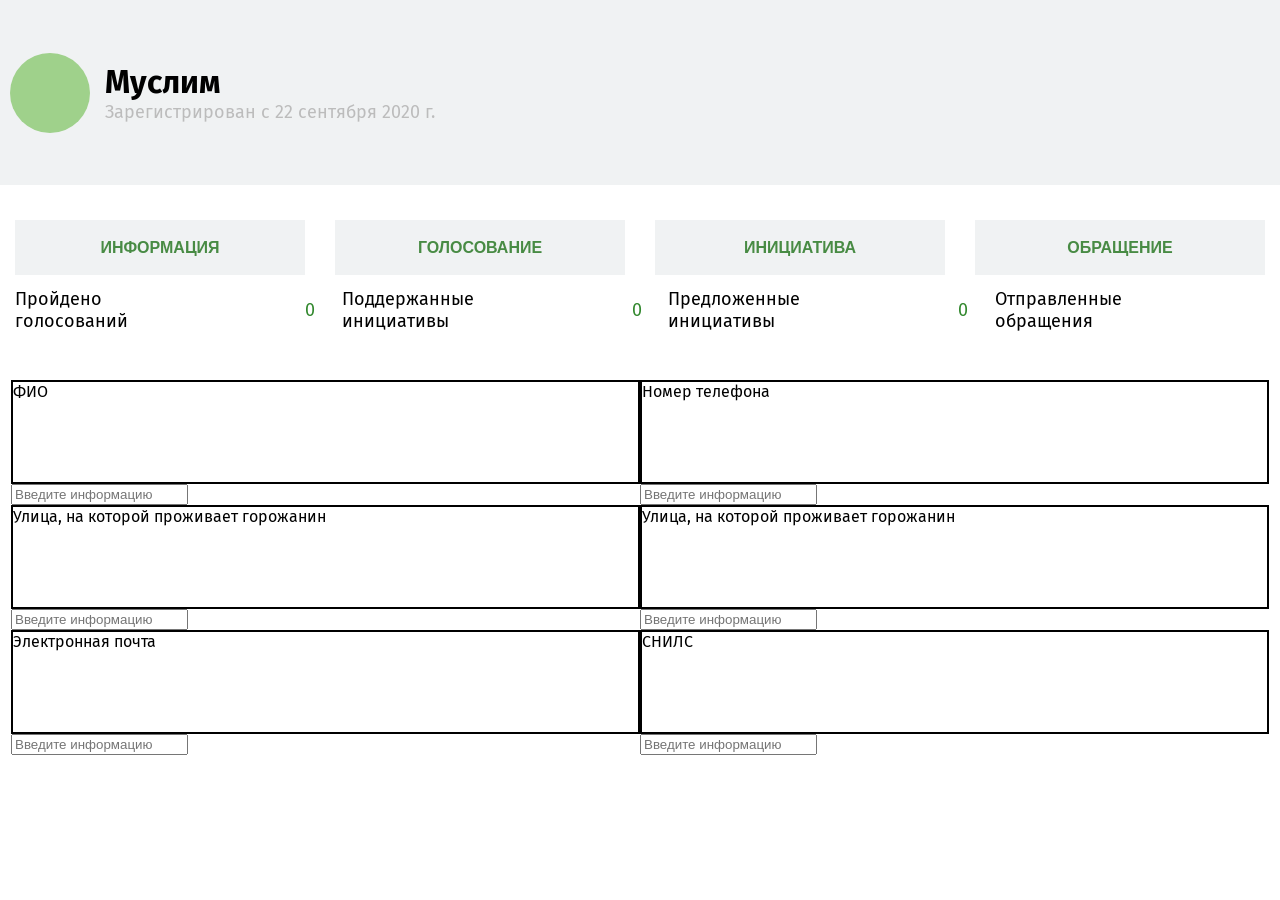
==== index.html @ 7f00fc69 "1" ====
<!DOCTYPE html>
<html lang="ru">
    <head>
        <meta charset="utf-8">
        <meta name="viewport" content="width=device-width, initial-scale=1">
        <title>Input</title>
        <link href="https://fonts.googleapis.com/css2?family=Fira+Sans:wght@300;400;500;700&family=Roboto:wght@300;400;500;700&display=swap" rel="stylesheet">
        <link rel="stylesheet" href="profile.component.css">
    </head>
    <body>
        <section class="container">
            <div class="wrapper">
                <div class="circle">
                    <i class="pi pi-user" style="font-size: 2rem; color: white"></i>
                </div>
                <div class="user_short_info">
                    <div class="user_name">Муслим</div>
                    <div class="user_reg_date">Зарегистрирован с 22 сентября 2020 г.</div>
                </div>
            </div>
        </section>
        
            <!-- <div class="menu_section">
            <ul class="navigation" id="navigation">
      <li>
        Информация
      </li>
      <li>
        Голосование
      </li>
      <li>
        Инициативы
      </li>
      <li>
        Голосование
      </li>
      <li class="switch" [routerLink]="['/' + appSettings?.PROFILE_APPEALS_ROUTE]" routerLinkActive="active">
        Обращения
      </li>
            </ul>
            </div> -->

        <div class="menu_section">
            <button pButton pRipple type="button" label="ИНФОРМАЦИЯ" class="p-button-raised p-button-success button_style">ИНФОРМАЦИЯ</button>
            <button pButton pRipple type="button" label="ГОЛОСОВАНИЕ" class="p-button-raised p-button-success button_style">ГОЛОСОВАНИЕ</button>
            <button pButton pRipple type="button" label="ИНИЦИАТИВА" class="p-button-raised p-button-success button_style">ИНИЦИАТИВА</button>
            <button pButton pRipple type="button" label="ОБРАЩЕНИЕ" class="p-button-raised p-button-success button_style">ОБРАЩЕНИЕ</button>
        </div>

        <div class="user_info_section">
            <div class="user_activity_section">
                <div>Пройдено<br>голосований</div>
                <div style="color: #32882e">0</div>
            </div>
            <div class="user_activity_section">
                <div>Поддержанные<br>инициативы</div>
                <div style="color: #32882e">0</div>
            </div>
            <div class="user_activity_section">
                <div>Предложенные<br>инициативы</div>
                <div style="color: #32882e">0</div>
            </div>
            <div class="user_activity_section">
                <div>Отправленные<br>обращения</div>
                <div style="color: #32882e">0</div>
            </div>
        </div>

        <div class="user_info">
            <div class="some_name">
                <div>
                    <div class="user_info_data">ФИО</div>
                    <input placeholder="Введите информацию">
        </div>
        <div>
            <div class="user_info_data">Улица, на которой проживает горожанин</div>
            <input placeholder="Введите информацию">
        </div>
        <div>
            <div class="user_info_data">Электронная почта</div>
            <input placeholder="Введите информацию">
        </div>
        </div>
        <div class="some_name">
            <div>
                <div class="user_info_data">Номер телефона</div>
                <input placeholder="Введите информацию">
        </div>
        <div>
            <div class="user_info_data">Улица, на которой проживает горожанин</div>
            <input placeholder="Введите информацию">
        </div>
        <div>
            <div class="user_info_data">СНИЛС</div>
            <input placeholder="Введите информацию">
        </div>
        <!--  <main class="main">
        <router-outlet></router-outlet>
        </main>-->
    </body>
</html>
---- profile.component.css ----
body {
    width: 100%;
    min-width: 320px;
    height: 100%;
    margin: 0;
    padding: 0;
    font-family: 'Fira Sans', 'Roboto', sans-serif;
}
/*Container*/

.container {
    background-color: #F0F2F3;
    width: 100%;
    height: 185px;
    display: flex;
    align-items: center;
}

.wrapper {
    width: auto;
    height: auto;
    max-width: 1280px;
    padding: 0 10px;
    margin: 0 auto;
    flex-grow: 1;
    display: flex;
    align-items: center;
    justify-content: flex-start;
}

.user_short_info {
    margin: 15px;
}

.user_avatar {
    align-items:center;
    justify-content:center;
}

.circle {
    height: 80px;
    width: 80px;
    border-radius: 50%;
    background-color: #9fd18b;
}

.user_name {
    font-size: 32px;
    font-weight: bold;
}
.user_reg_date {
    font-size: 18px;
    color: #bcbcbc;
}

.menu_section {
    display: flex;
    align-items: center;
    justify-content: space-between;
    cursor: pointer;
    margin-top: 20px;
    padding: 0;
}

.button_style {
    width: 300px;
    height: 55px;
    background-color: #F0F2F3;
    color: #488B44;
    border: none;
    box-shadow: none;
    font-weight: bold; 
    font-size: 16px;
    margin: 15px;
}

.button_style:hover {
    background-color: #9fd18b;
}
.button_style:active {
    background-color: red;
}
.button_style:focus {
    color: #F0F2F3;
    background-color: #32882e;
}

.user_info_section {
    width: 100%;
    max-width: 1280px;
    margin: 0 auto;
    padding: 0 15px;
    height: auto;
    display: flex;
    justify-content: space-between;
}

.user_activity_section  {
    width: 300px;
    height: 40px;
    font-size: 18px;
    display: flex;
    align-items: center;
    justify-content: space-between;
}

.user_info {
  display: flex;
  justify-content:center;
  margin: 50px;
}
.user_info_data {
  width: 625px;
  height: 100px;
  border: solid black 2px;
}


/*.menu_section ul {
  display: flex;
  align-items: center;
  font-size: 1rem;
  width: 100%;
  border-top: 1px solid #ebeaf0;
  border-bottom: 1px solid #ebeaf0;
  padding: 1px;
  margin: 0px;
}

.menu_section li {
  list-style: none;
  display: block;
  text-decoration: none;
  padding: 10px;
  margin-right: 28px;
}

!*Main*!
.container .main {
  display: grid;
  grid-template: 0 1fr / 1fr;
  overflow: auto;
}

.navigation > li.switch:hover,
.navigation > li.switch.active {
  opacity: 1;
  cursor: pointer;
}

.navigation > li.switch.active {
  height: 120%;
  align-self: end;
  border: 1px solid white;
  color: green;
}*/
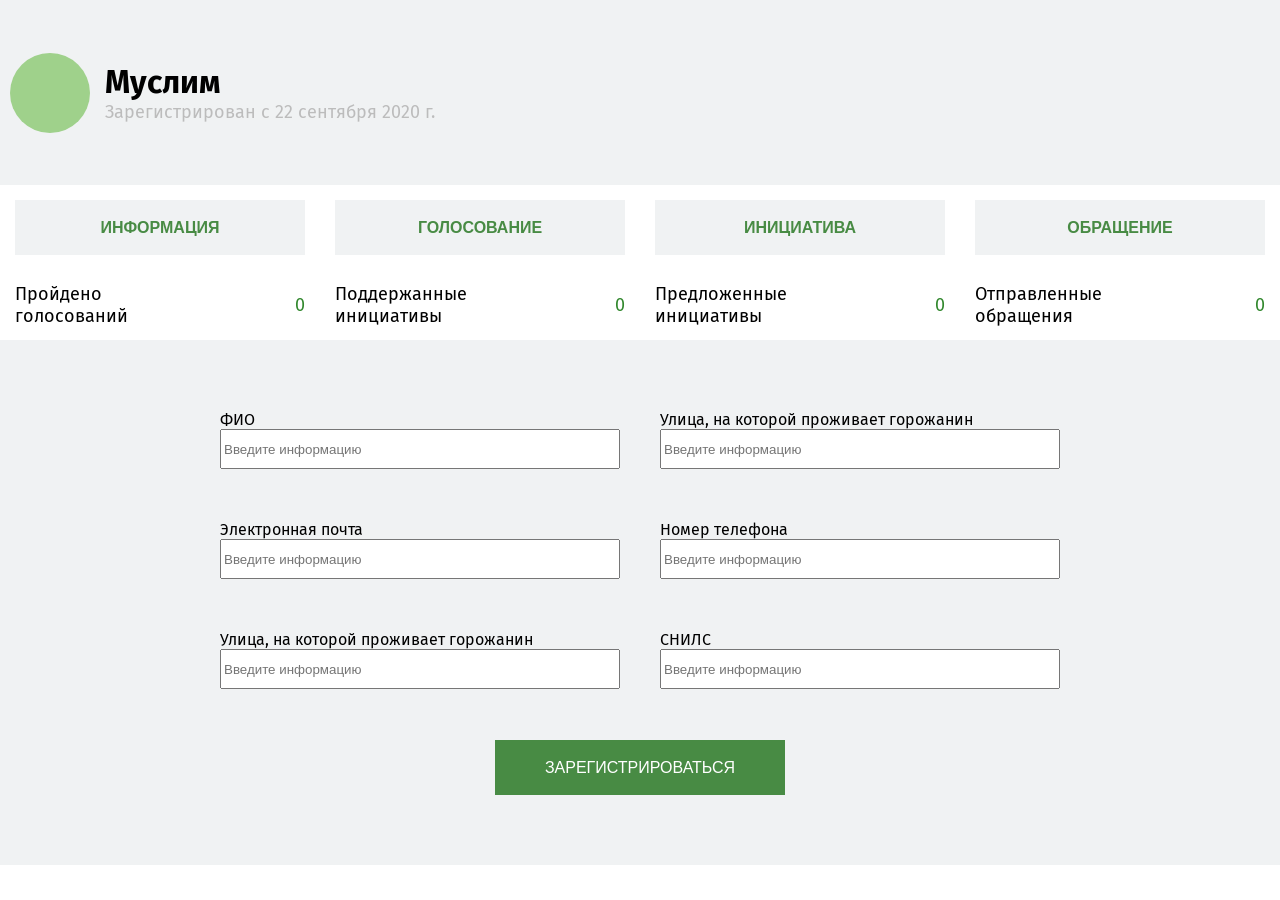
==== commit 16d71fe0: "2" ====
--- a/index.html
+++ b/index.html
@@ -8,7 +8,7 @@
         <link rel="stylesheet" href="profile.component.css">
     </head>
     <body>
-        <section class="container">
+        <div class="container">
             <div class="wrapper">
                 <div class="circle">
                     <i class="pi pi-user" style="font-size: 2rem; color: white"></i>
@@ -18,35 +18,13 @@
                     <div class="user_reg_date">Зарегистрирован с 22 сентября 2020 г.</div>
                 </div>
             </div>
-        </section>
-        
-            <!-- <div class="menu_section">
-            <ul class="navigation" id="navigation">
-      <li>
-        Информация
-      </li>
-      <li>
-        Голосование
-      </li>
-      <li>
-        Инициативы
-      </li>
-      <li>
-        Голосование
-      </li>
-      <li class="switch" [routerLink]="['/' + appSettings?.PROFILE_APPEALS_ROUTE]" routerLinkActive="active">
-        Обращения
-      </li>
-            </ul>
-            </div> -->
-
+        </div>
         <div class="menu_section">
             <button pButton pRipple type="button" label="ИНФОРМАЦИЯ" class="p-button-raised p-button-success button_style">ИНФОРМАЦИЯ</button>
             <button pButton pRipple type="button" label="ГОЛОСОВАНИЕ" class="p-button-raised p-button-success button_style">ГОЛОСОВАНИЕ</button>
             <button pButton pRipple type="button" label="ИНИЦИАТИВА" class="p-button-raised p-button-success button_style">ИНИЦИАТИВА</button>
             <button pButton pRipple type="button" label="ОБРАЩЕНИЕ" class="p-button-raised p-button-success button_style">ОБРАЩЕНИЕ</button>
         </div>
-
         <div class="user_info_section">
             <div class="user_activity_section">
                 <div>Пройдено<br>голосований</div>
@@ -65,37 +43,36 @@
                 <div style="color: #32882e">0</div>
             </div>
         </div>
-
-        <div class="user_info">
-            <div class="some_name">
-                <div>
-                    <div class="user_info_data">ФИО</div>
-                    <input placeholder="Введите информацию">
+        <div class="form_wrapper">
+            <form class="user_info">
+                <div class="input_wrapper">
+                    <div class="user_info_item">
+                        <label>ФИО</label>
+                        <input placeholder="Введите информацию">
+                    </div>
+                    <div class="user_info_item">
+                        <label>Улица, на которой проживает горожанин</label>
+                        <input placeholder="Введите информацию">
+                    </div>
+                    <div class="user_info_item">
+                        <label>Электронная почта</label>
+                        <input placeholder="Введите информацию">
+                    </div>
+                    <div class="user_info_item">
+                        <label>Номер телефона</label>
+                        <input placeholder="Введите информацию">
+                    </div>
+                    <div class="user_info_item">
+                        <label>Улица, на которой проживает горожанин</label>
+                        <input placeholder="Введите информацию">
+                    </div>
+                    <div class="user_info_item">
+                        <label>СНИЛС</label>
+                        <input placeholder="Введите информацию">
+                    </div>
+                </div>
+                <button class="form_button">зарегистрироваться</button>
+            </form>
         </div>
-        <div>
-            <div class="user_info_data">Улица, на которой проживает горожанин</div>
-            <input placeholder="Введите информацию">
-        </div>
-        <div>
-            <div class="user_info_data">Электронная почта</div>
-            <input placeholder="Введите информацию">
-        </div>
-        </div>
-        <div class="some_name">
-            <div>
-                <div class="user_info_data">Номер телефона</div>
-                <input placeholder="Введите информацию">
-        </div>
-        <div>
-            <div class="user_info_data">Улица, на которой проживает горожанин</div>
-            <input placeholder="Введите информацию">
-        </div>
-        <div>
-            <div class="user_info_data">СНИЛС</div>
-            <input placeholder="Введите информацию">
-        </div>
-        <!--  <main class="main">
-        <router-outlet></router-outlet>
-        </main>-->
     </body>
 </html>
--- a/profile.component.css
+++ b/profile.component.css
@@ -54,16 +54,16 @@
 }
 
 .menu_section {
+    max-width: 1280px;
+    margin: 0 auto;
     display: flex;
     align-items: center;
-    justify-content: space-between;
-    cursor: pointer;
-    margin-top: 20px;
-    padding: 0;
+    justify-content: center;
+    flex-wrap: wrap;
 }
 
 .button_style {
-    width: 300px;
+    width: 290px;
     height: 55px;
     background-color: #F0F2F3;
     color: #488B44;
@@ -76,6 +76,7 @@
 
 .button_style:hover {
     background-color: #9fd18b;
+    cursor: pointer;
 }
 .button_style:active {
     background-color: red;
@@ -86,33 +87,75 @@
 }
 
 .user_info_section {
-    width: 100%;
     max-width: 1280px;
     margin: 0 auto;
-    padding: 0 15px;
-    height: auto;
     display: flex;
-    justify-content: space-between;
+    align-items: center;
+    justify-content: center;
+    flex-wrap: wrap;
 }
 
 .user_activity_section  {
-    width: 300px;
+    width: 290px;
     height: 40px;
     font-size: 18px;
     display: flex;
     align-items: center;
     justify-content: space-between;
+    margin: 15px;
+}
+
+.form_wrapper {
+    width: 100%;
+    background-color: #F0F2F3;
+    padding: 50px 0;
 }
 
 .user_info {
-  display: flex;
-  justify-content:center;
-  margin: 50px;
+    display: flex;
+    flex-direction: column;
+    align-items: center;
 }
-.user_info_data {
-  width: 625px;
-  height: 100px;
-  border: solid black 2px;
+
+.input_wrapper {
+    max-width: 900px;
+    margin: 0 auto;
+    display: flex;
+    justify-content: center;
+    flex-wrap: wrap;
+}
+
+.user_info_item {
+    width: 400px;
+    height: 70px;
+    margin: 20px;
+    box-sizing: border-box;
+}
+
+.user_info label {
+
+}
+
+.user_info input {
+    width: 100%;
+    height: 40px;
+    box-sizing: border-box;
+}
+
+.form_button {
+    width: 290px;
+    height: 55px;
+    color: #fff;
+    font-size: 16px;
+    text-transform: uppercase;
+    background-color: #488B44;
+    border: none;
+    margin: 20px;
+}
+
+.form_button:hover {
+    cursor: pointer;
+    background-color: #356932;
 }
 
 
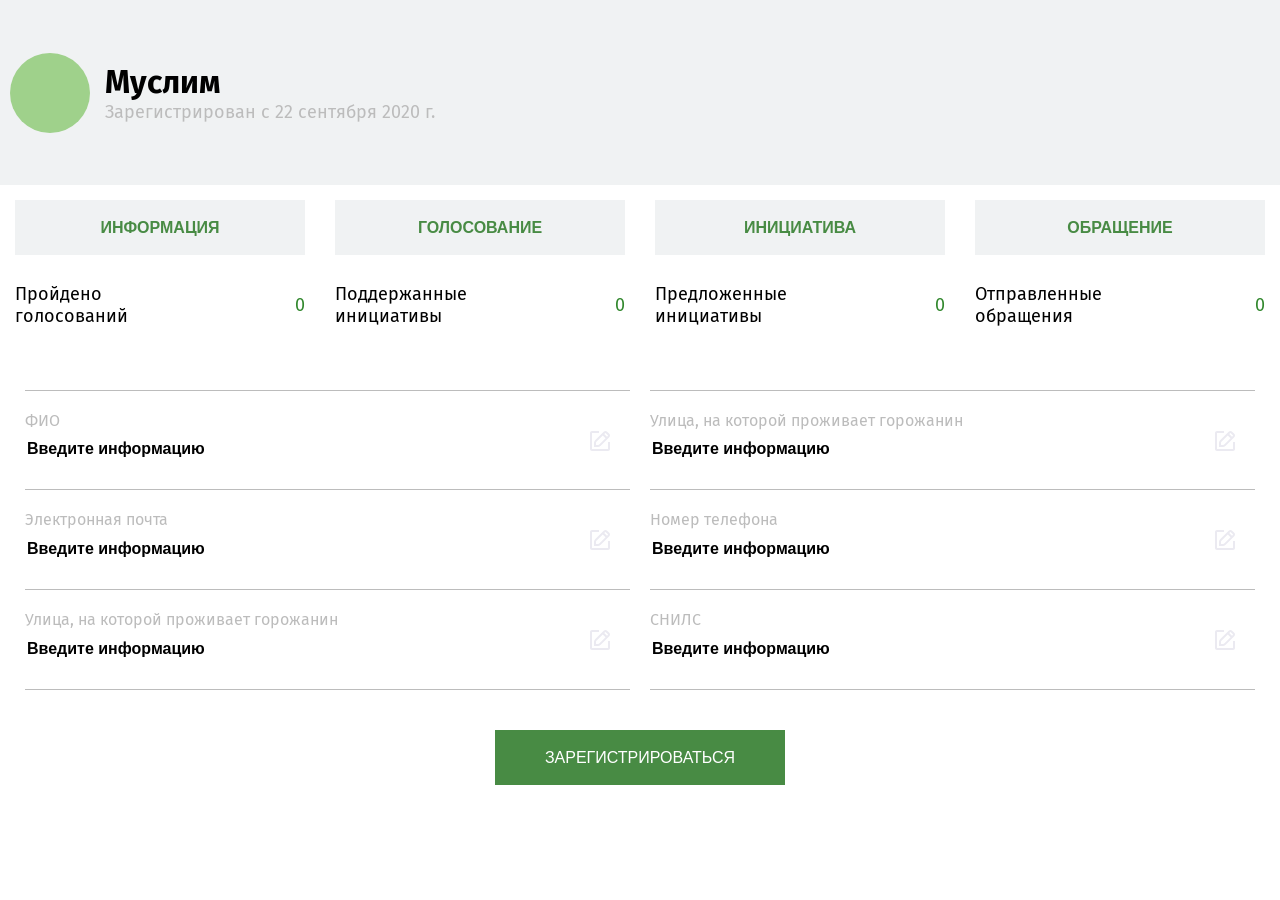
==== commit 0af0f014: "3" ====
--- a/index.html
+++ b/index.html
@@ -49,26 +49,44 @@
                     <div class="user_info_item">
                         <label>ФИО</label>
                         <input placeholder="Введите информацию">
+                        <div class="input_icon">
+                            <div class="input_icon_edit"></div>
+                        </div>
                     </div>
                     <div class="user_info_item">
                         <label>Улица, на которой проживает горожанин</label>
                         <input placeholder="Введите информацию">
+                        <div class="input_icon">
+                            <div class="input_icon_edit"></div>
+                        </div>
                     </div>
                     <div class="user_info_item">
                         <label>Электронная почта</label>
                         <input placeholder="Введите информацию">
+                        <div class="input_icon">
+                            <div class="input_icon_edit"></div>
+                        </div>
                     </div>
                     <div class="user_info_item">
                         <label>Номер телефона</label>
                         <input placeholder="Введите информацию">
+                        <div class="input_icon">
+                            <div class="input_icon_edit"></div>
+                        </div>
                     </div>
                     <div class="user_info_item">
                         <label>Улица, на которой проживает горожанин</label>
                         <input placeholder="Введите информацию">
+                        <div class="input_icon">
+                            <div class="input_icon_edit"></div>
+                        </div>
                     </div>
                     <div class="user_info_item">
                         <label>СНИЛС</label>
                         <input placeholder="Введите информацию">
+                        <div class="input_icon">
+                            <div class="input_icon_edit"></div>
+                        </div>
                     </div>
                 </div>
                 <button class="form_button">зарегистрироваться</button>
--- a/profile.component.css
+++ b/profile.component.css
@@ -6,7 +6,6 @@
     padding: 0;
     font-family: 'Fira Sans', 'Roboto', sans-serif;
 }
-/*Container*/
 
 .container {
     background-color: #F0F2F3;
@@ -17,8 +16,6 @@
 }
 
 .wrapper {
-    width: auto;
-    height: auto;
     max-width: 1280px;
     padding: 0 10px;
     margin: 0 auto;
@@ -38,8 +35,9 @@
 }
 
 .circle {
+    width: 80px;
     height: 80px;
-    width: 80px;
+    display: block;
     border-radius: 50%;
     background-color: #9fd18b;
 }
@@ -106,40 +104,75 @@
 }
 
 .form_wrapper {
-    width: 100%;
-    background-color: #F0F2F3;
-    padding: 50px 0;
+    max-width: 1280px;
+    margin: 0 auto;
+    padding: 50px 15px;
 }
 
 .user_info {
+    width: auto;
+    height: auto;
     display: flex;
     flex-direction: column;
     align-items: center;
 }
 
 .input_wrapper {
-    max-width: 900px;
-    margin: 0 auto;
+    width: auto;
+    height: auto;
     display: flex;
     justify-content: center;
     flex-wrap: wrap;
 }
 
+.user_info_item:first-child,
+.user_info_item:nth-child(2) {
+    border-top: 1px solid #bcbcbc;
+}
+
 .user_info_item {
-    width: 400px;
-    height: 70px;
-    margin: 20px;
+    position: relative;
+    display: flex;
+    flex-direction: column;
+    justify-content: center;
+    flex: 1 1 45%;
+    height: 100px;
+    margin: 0 10px;
     box-sizing: border-box;
-}
-
-.user_info label {
-
-}
-
-.user_info input {
-    width: 100%;
+    border-bottom: 1px solid #bcbcbc;
+}
+
+.user_info_item label {
+    color: #bcbcbc;
+    width: auto;
+}
+
+.user_info_item input {
+    width: 60%;
     height: 40px;
     box-sizing: border-box;
+    border: none;
+}
+
+.user_info_item input::-webkit-input-placeholder {
+    color: #000;
+    font-weight: 600;
+    font-size: 16px;
+}
+
+.user_info_item input::-moz-placeholder {
+    color: #000;
+    font-weight: 600;
+    font-size: 16px;
+}
+
+.input_icon_edit {
+    width: 20px;
+    height: 20px;
+    position: absolute;
+    top: 40px;
+    right: 20px;
+    background-image: url(img/icon.svg);
 }
 
 .form_button {
@@ -150,7 +183,7 @@
     text-transform: uppercase;
     background-color: #488B44;
     border: none;
-    margin: 20px;
+    margin: 40px;
 }
 
 .form_button:hover {
@@ -158,42 +191,59 @@
     background-color: #356932;
 }
 
-
-/*.menu_section ul {
-  display: flex;
-  align-items: center;
-  font-size: 1rem;
-  width: 100%;
-  border-top: 1px solid #ebeaf0;
-  border-bottom: 1px solid #ebeaf0;
-  padding: 1px;
-  margin: 0px;
-}
-
-.menu_section li {
-  list-style: none;
-  display: block;
-  text-decoration: none;
-  padding: 10px;
-  margin-right: 28px;
-}
-
-!*Main*!
-.container .main {
-  display: grid;
-  grid-template: 0 1fr / 1fr;
-  overflow: auto;
-}
-
-.navigation > li.switch:hover,
-.navigation > li.switch.active {
-  opacity: 1;
-  cursor: pointer;
-}
-
-.navigation > li.switch.active {
-  height: 120%;
-  align-self: end;
-  border: 1px solid white;
-  color: green;
-}*/
+@media (max-width: 767px) {
+    .container {
+        height: 100px;
+    }
+    .circle {
+        width: 60px;
+        min-width: 60px;
+        height: 60px;
+    }
+    .user_name {
+        font-size: 24px;
+    }
+    .user_reg_date {
+        font-size: 16px;
+    }
+    .button_style {
+        width: 43%;
+        height: 35px; 
+        font-size: 14px;
+        margin: 7px;
+    }
+    .user_activity_section  {
+        width: 43%;
+        font-size: 14px;
+        margin: 7px;
+    }
+    .user_info_item {
+        flex: 1 1 90%;
+        height: 70px;
+        margin: 0;
+    }
+    .user_info_item:nth-child(2) {
+        border-top: none;
+    }
+    .user_info_item input {
+        height: 30px;
+    }
+    .user_info_item label {
+        font-size: 14px;
+    }
+    .user_info_item input::-webkit-input-placeholder {
+        font-size: 14px;
+    }
+    .user_info_item input::-moz-placeholder {
+        font-size: 14px;
+    }
+    .input_icon_edit {
+        top: 35px;
+        right: 10px;
+    }
+    .form_button {
+        width: 240px;
+        height: 45px;
+    }
+    
+}
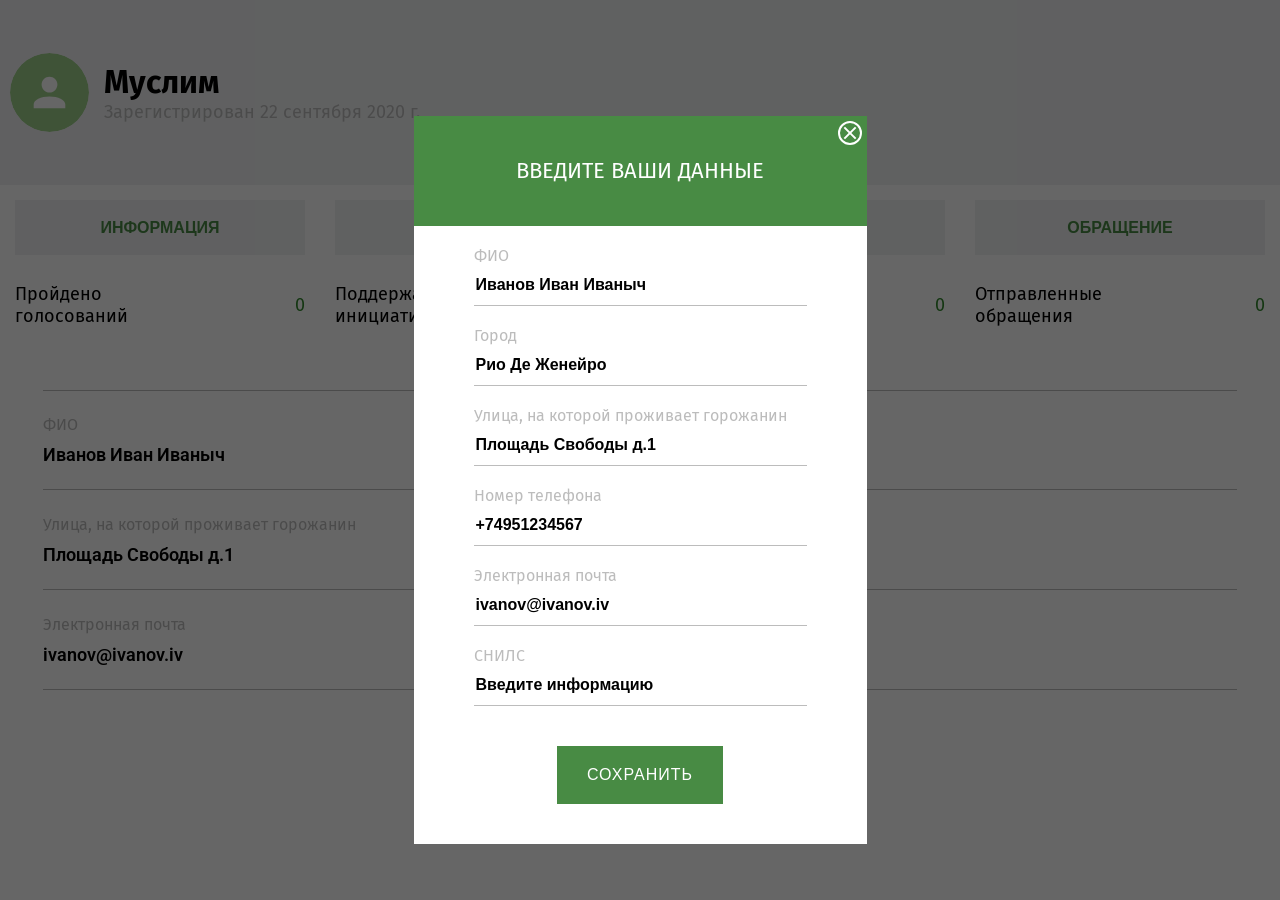
==== commit fceb2ae1: "5" ====
--- a/index.html
+++ b/index.html
@@ -15,7 +15,7 @@
                 </div>
                 <div class="user_short_info">
                     <div class="user_name">Муслим</div>
-                    <div class="user_reg_date">Зарегистрирован с 22 сентября 2020 г.</div>
+                    <div class="user_reg_date">Зарегистрирован 22 сентября 2020 г.</div>
                 </div>
             </div>
         </div>
@@ -44,53 +44,70 @@
             </div>
         </div>
         <div class="form_wrapper">
-            <form class="user_info">
-                <div class="input_wrapper">
-                    <div class="user_info_item">
-                        <label>ФИО</label>
-                        <input placeholder="Введите информацию">
-                        <div class="input_icon">
-                            <div class="input_icon_edit"></div>
+            <div class="input_wrapper">
+                <div class="user_info_item">
+                    <span class="info_hint">ФИО</span>
+                    <span class="info_sample">Иванов Иван Иваныч</span>
+                </div>
+                <div class="user_info_item">
+                    <span class="info_hint">Город</span>
+                    <span class="info_sample">Рио Де Женейро</span>
+                </div>
+                <div class="user_info_item">
+                    <span class="info_hint">Улица, на которой проживает горожанин</span>
+                    <span class="info_sample">Площадь Свободы д.1</span>
+                </div>
+                <div class="user_info_item">
+                    <span class="info_hint">Номер телефона</span>
+                    <span class="info_sample">+74951234567</span>
+                </div>
+                <div class="user_info_item">
+                    <span class="info_hint">Электронная почта</span>
+                    <span class="info_sample">ivanov@ivanov.iv</span>
+                </div>
+                <div class="user_info_item">
+                    <span class="info_hint">СНИЛС</span>
+                    <span class="info_sample">Введите информацию</span>
+                </div>
+            </div>
+            <button type="button" class="form_button">редактировать информацию</button>
+        </div>
+        <div class="modal_user_info">
+            <div class="modal_body">
+                <div class="modal_wrapper">
+                    <div class="modal_header">
+                        <p>Введите ваши данные</p>
+                    </div>
+                    <form class="modal_form">
+                        <div class="modal_info_item">
+                            <label>ФИО</label>
+                            <input placeholder="Иванов Иван Иваныч">
                         </div>
-                    </div>
-                    <div class="user_info_item">
-                        <label>Улица, на которой проживает горожанин</label>
-                        <input placeholder="Введите информацию">
-                        <div class="input_icon">
-                            <div class="input_icon_edit"></div>
+                        <div class="modal_info_item">
+                            <label>Город</label>
+                            <input placeholder="Рио Де Женейро">
                         </div>
-                    </div>
-                    <div class="user_info_item">
-                        <label>Электронная почта</label>
-                        <input placeholder="Введите информацию">
-                        <div class="input_icon">
-                            <div class="input_icon_edit"></div>
+                        <div class="modal_info_item">
+                            <label>Улица, на которой проживает горожанин</label>
+                            <input placeholder="Площадь Свободы д.1">
                         </div>
-                    </div>
-                    <div class="user_info_item">
-                        <label>Номер телефона</label>
-                        <input placeholder="Введите информацию">
-                        <div class="input_icon">
-                            <div class="input_icon_edit"></div>
+                        <div class="modal_info_item">
+                            <label>Номер телефона</label>
+                            <input placeholder="+74951234567">
                         </div>
-                    </div>
-                    <div class="user_info_item">
-                        <label>Улица, на которой проживает горожанин</label>
-                        <input placeholder="Введите информацию">
-                        <div class="input_icon">
-                            <div class="input_icon_edit"></div>
+                        <div class="modal_info_item">
+                            <label>Электронная почта</label>
+                            <input placeholder="ivanov@ivanov.iv">
                         </div>
-                    </div>
-                    <div class="user_info_item">
-                        <label>СНИЛС</label>
-                        <input placeholder="Введите информацию">
-                        <div class="input_icon">
-                            <div class="input_icon_edit"></div>
+                        <div class="modal_info_item">
+                            <label>СНИЛС</label>
+                            <input placeholder="Введите информацию">
                         </div>
-                    </div>
+                    <button type="button" class="modal_form_button">сохранить</button>
+                    <button type="button" class="modal_form_close"></button>
+                </form>
                 </div>
-                <button class="form_button">зарегистрироваться</button>
-            </form>
+            </div>
         </div>
     </body>
 </html>
--- a/profile.component.css
+++ b/profile.component.css
@@ -35,11 +35,13 @@
 }
 
 .circle {
-    width: 80px;
-    height: 80px;
+    width: 79px;
+    height: 79px;
     display: block;
     border-radius: 50%;
-    background-color: #9fd18b;
+    background-image: url(img/icon.svg);
+    background-repeat: no-repeat;
+    background-position: center;
 }
 
 .user_name {
@@ -70,6 +72,7 @@
     font-weight: bold; 
     font-size: 16px;
     margin: 15px;
+    transition: background-color 0.3s ease 0s;
 }
 
 .button_style:hover {
@@ -107,11 +110,6 @@
     max-width: 1280px;
     margin: 0 auto;
     padding: 50px 15px;
-}
-
-.user_info {
-    width: auto;
-    height: auto;
     display: flex;
     flex-direction: column;
     align-items: center;
@@ -130,8 +128,8 @@
     border-top: 1px solid #bcbcbc;
 }
 
-.user_info_item {
-    position: relative;
+.user_info_item,
+.modal_info_item {
     display: flex;
     flex-direction: column;
     justify-content: center;
@@ -142,52 +140,175 @@
     border-bottom: 1px solid #bcbcbc;
 }
 
-.user_info_item label {
+.modal_info_item {
+    width: 100%;
+}
+
+.user_info_item label,
+.modal_info_item label,
+.info_hint {
     color: #bcbcbc;
-    width: auto;
-}
-
-.user_info_item input {
-    width: 60%;
+}
+
+.modal_info_item label {
+    padding-top: 20px;
+}
+
+.info_hint,
+.info_sample {
+    padding: 5px 0;
+}
+
+.info_sample {
+    font-weight: 600;
+    font-size: 18px;
+}
+
+.modal_info_item input {
+    width: 100%;
     height: 40px;
     box-sizing: border-box;
     border: none;
-}
-
-.user_info_item input::-webkit-input-placeholder {
+    font-weight: 600;
+    font-size: 16px;
+}
+
+.modal_info_item input::-webkit-input-placeholder {
     color: #000;
     font-weight: 600;
     font-size: 16px;
 }
 
-.user_info_item input::-moz-placeholder {
+.modal_info_item input::-moz-placeholder {
     color: #000;
     font-weight: 600;
     font-size: 16px;
 }
 
-.input_icon_edit {
-    width: 20px;
-    height: 20px;
+.form_button {
+    width: auto;
+    height: auto;
+    padding: 20px 30px;
+    color: #fff;
+    font-size: 16px;
+    font-weight: 500;
+    text-transform: uppercase;
+    background-color: #488B44;
+    transition: background-color 0.3s ease 0s;
+    border: none;
+    cursor: pointer;
+    margin: 40px auto;
+    letter-spacing: 1px;
+}
+
+.form_button:hover {
+    background-color: #356932;
+}
+
+.modal_user_info {
+    width: 100%;
+    height: 100%;
+    top: 0;
+    left: 0;
+    position: fixed;
+    background-color: rgba(0, 0, 0, 0.6);
+    overflow: auto;
+    /*display: none;*/
+}
+
+.modal_body {
+    min-height: 100%;
+    display: flex;
+    align-items: center;
+    justify-content: center;
+    padding: 30px 10px;
+}
+
+.modal_wrapper {
+    width: auto;
+    max-width: 600px;
+    position: relative;
+}
+
+.modal_form {
+    display: flex;
+    flex-direction: column;
+    align-items: center;
+    background-color: #fff;
+    width: auto;
+    padding: 0 60px;
+}
+
+.modal_header {
+    width: 100%;
+    height: 110px;
+    background-color: #488B44;
+    display: flex;
+    align-items: center;
+    justify-content: center;
+}
+
+.modal_header p {
+    color: #fff;
+    font-size: 22px;
+    line-height: 42px;
+    margin: 0;
+    text-transform: uppercase;
+}
+
+.modal_form_close {
+    display: block;
     position: absolute;
-    top: 40px;
-    right: 20px;
-    background-image: url(img/icon.svg);
-}
-
-.form_button {
-    width: 290px;
-    height: 55px;
+    top: 5px;
+    right: 5px;
+    width: 24px;
+    height: 24px;
+    border: 2px solid #fff;
+    border-radius: 50%;
+    background-color: #488B44;
+    cursor: pointer;
+    transition: all 0.5s ease 0s;
+}
+
+.modal_form_close:hover {
+    transform: rotateZ(90deg);
+}
+
+.modal_form_close:before,
+.modal_form_close:after {
+    content: '';
+    width: 16px;
+    height: 2px;
+    position: absolute;
+    top: 9px;
+    right: 2px;
+    background-color: #fff;
+}
+
+.modal_form_close:before {
+    transform: rotate(45deg);
+}
+
+.modal_form_close:after {
+    transform: rotate(-45deg);
+}
+
+.modal_form_button {
+    width: auto;
+    height: auto;
+    padding: 20px 30px;
     color: #fff;
     font-size: 16px;
+    font-weight: 500;
     text-transform: uppercase;
+    letter-spacing: 1px;
     background-color: #488B44;
     border: none;
     margin: 40px;
-}
-
-.form_button:hover {
     cursor: pointer;
+}
+
+.modal_form_button:hover {
     background-color: #356932;
 }
 
@@ -205,6 +326,9 @@
     }
     .user_reg_date {
         font-size: 16px;
+    }
+    .menu_section {
+        margin: 20px 0;
     }
     .button_style {
         width: 43%;
@@ -214,7 +338,7 @@
     }
     .user_activity_section  {
         width: 43%;
-        font-size: 14px;
+        font-size: 16px;
         margin: 7px;
     }
     .user_info_item {
@@ -227,23 +351,29 @@
     }
     .user_info_item input {
         height: 30px;
-    }
-    .user_info_item label {
+        width: 70%;
+    }
+    .user_info_item label,
+    .info_hint {
         font-size: 14px;
     }
-    .user_info_item input::-webkit-input-placeholder {
-        font-size: 14px;
-    }
-    .user_info_item input::-moz-placeholder {
-        font-size: 14px;
-    }
-    .input_icon_edit {
-        top: 35px;
-        right: 10px;
+    .info_sample {
+        font-size: 16px;
     }
     .form_button {
-        width: 240px;
-        height: 45px;
+        padding: 15px 15px;
+    }
+    .modal_body {
+        padding: 0;
+    }
+    .modal_form {
+        padding: 0 15px;
+    }
+    .modal_header {
+        height: 90px;
+    }
+    .modal_form_button {
+        padding: 12px 35px;
     }
     
 }
